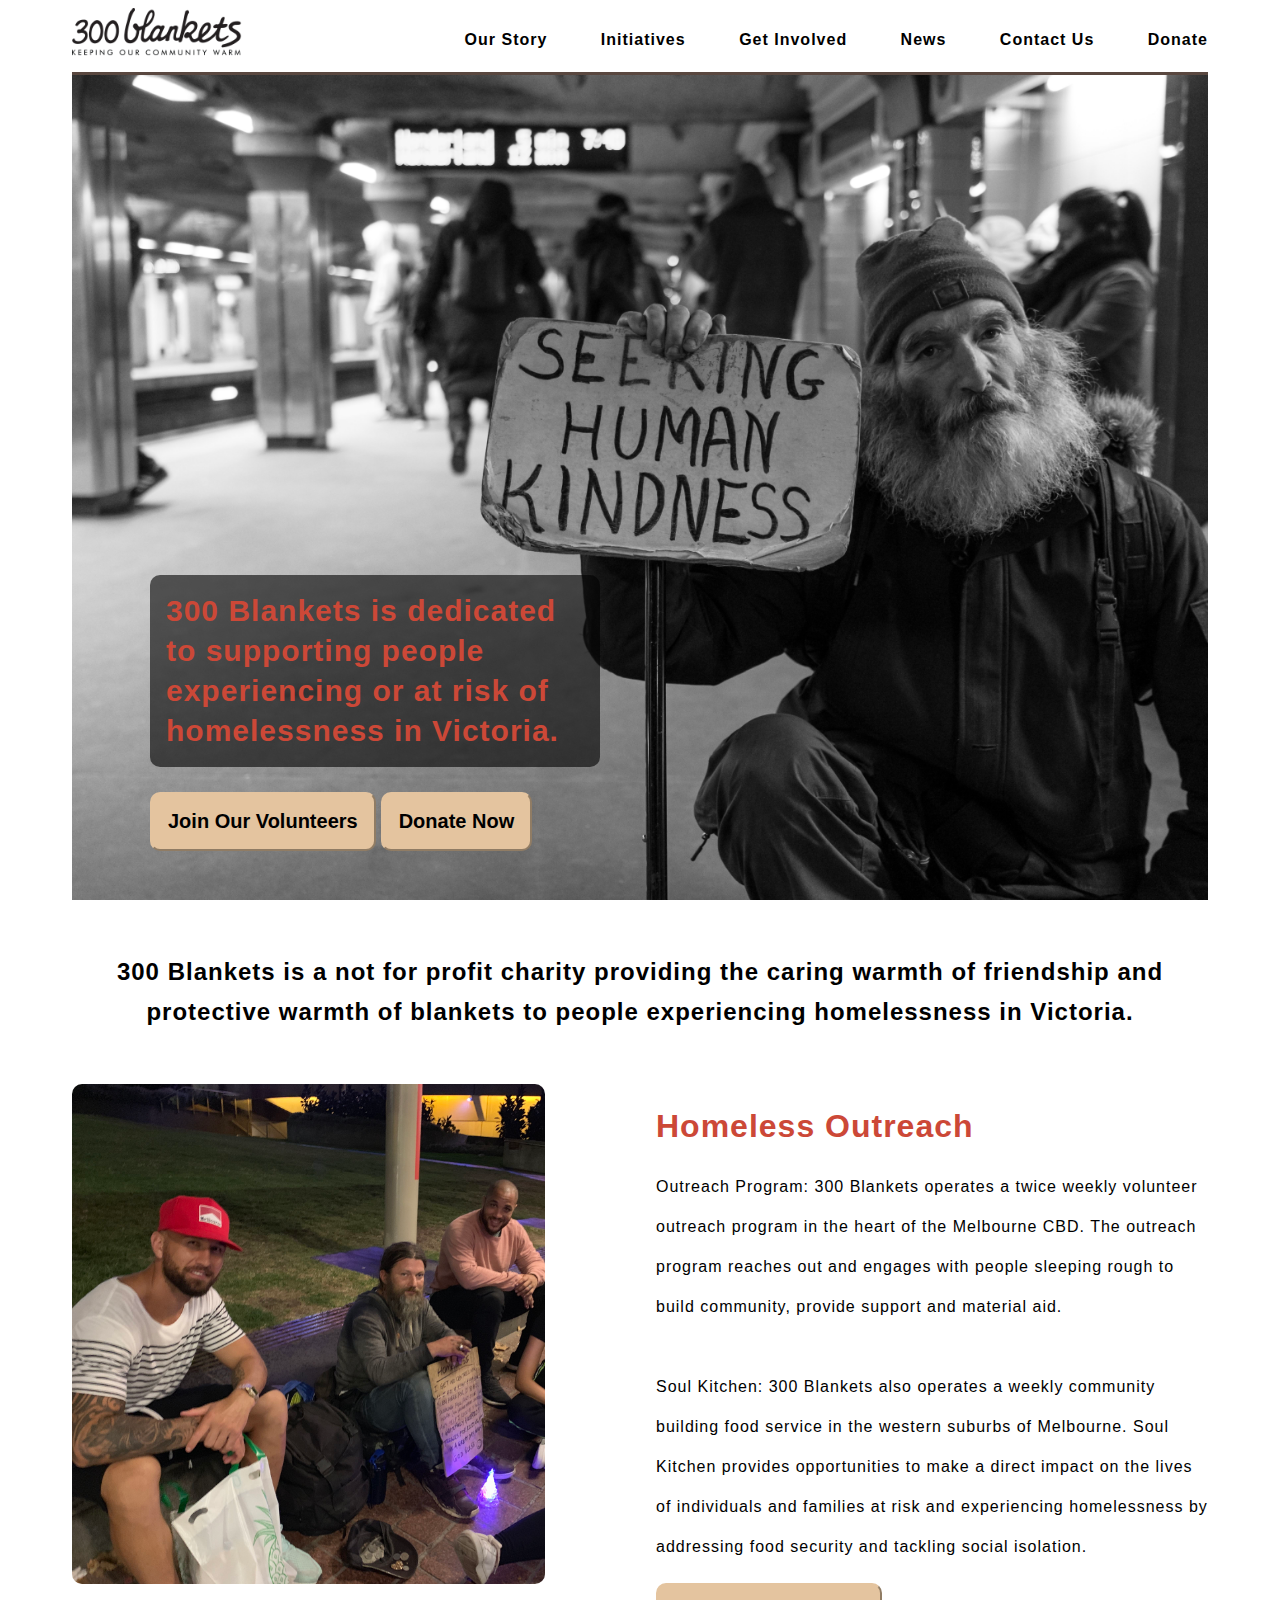
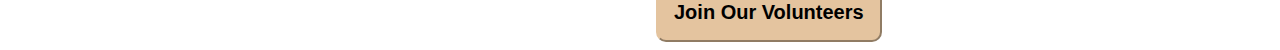
==== index.html @ 4918fb60 "Work 19.8" ====
<!DOCTYPE html>
<html lang="en">
<head>
    <meta charset="UTF-8">
    <meta http-equiv="X-UA-Compatible" content="IE=edge">
    <meta name="viewport" content="width=device-width, initial-scale=1.0">
    <link rel="stylesheet" href="./css/style.css">
    <title>300 Blankets</title>
</head>
<body>
    <header>
        <div class="nav-bar">
            <!-- <div class="logo"></div> -->
            <img class= "logo" src="./images/300-Blankets-logo.png" alt="300 Blankets Logo">
            <div class="nav-links">
                <a class="our-story" href="#">Our Story</a>
                <a class="initiatives" href="#">Initiatives</a>
                <a class="get-involved" href="#">Get Involved</a>
                <a class="news" href="#">News</a>
                <a class="contact-us" href="#">Contact Us</a>
                <a class="donate" href="#">Donate</a>
            </div>
        </div>
    </header>
    <section>
        <div class="hero-image"></div>
        <div class="hero-content">
            <div class="text-bg">
                <h2 class="hero-text">300 Blankets is 
                    dedicated to supporting
                    people experiencing or at 
                    risk of homelessness in Victoria.</h2>
            </div>
            <button class="main-button">Join Our Volunteers</button>
            <button class="main-button">Donate Now</button>
        </div>
    </section>
    <div class="tag-line">
        <h2>300 Blankets is a not for profit charity providing the caring warmth 
        of friendship and protective warmth of blankets to people experiencing 
        homelessness in Victoria.</h2>
    </div>
    <section id="grid">
        <div class="grid-image-1"></div>
        <div class="info">
            <h1 class="header">Homeless Outreach</h1>
            <p>Outreach Program: 300 Blankets operates a twice weekly 
                volunteer outreach program in the heart of the Melbourne 
                CBD. The outreach program reaches out and engages with 
                people sleeping rough to build community, provide support 
                and material aid.<br><br>

                Soul Kitchen: 300 Blankets also operates a weekly community 
                building food service in the western suburbs of Melbourne. 
                Soul Kitchen provides opportunities to make a direct impact 
                on the lives of individuals and families at risk and 
                experiencing homelessness by addressing food security and 
                tackling social isolation.</p>
                <button class="main-button">Join Our Volunteers</button>
        </div>
    </section>
</body>
</html>
---- css/style.css ----
* {
    box-sizing: border-box;
}

:root {
    line-height: 2.5rem;
    letter-spacing: 1px;
}

html {
    margin-left: 4rem;
    margin-right: 4rem;
}

h1 {
    font-family: Inter, Arial, sans-serif;
    color: #CC4837;
}

p {
    font-family: Sintony, Helvetica, sans-serif;
}

/* Nav START */

.nav-bar {
    display: flex;
    justify-content: space-between;
    align-items: center;
    border-bottom: solid #59473F 3px;
}

header > div > .logo {
    width: 15%;
    height: auto;
    padding-bottom: 1rem;
}

.nav-links {
    font-family: Inter, Arial, sans-serif;
    font-weight: bold;
}

.our-story {
    padding-right: 3rem;
    text-decoration: none;
    color: black;
    background-color: white;
}

.our-story:hover {
    color: #CC4837;
}

.initiatives {
    padding-right: 3rem;
    text-decoration: none;
    color: black;
}

.initiatives:hover {
    color: #CC4837;
}

.get-involved {
    padding-right: 3rem;
    text-decoration: none;
    color: black;
}

.get-involved:hover {
    color: #CC4837;
}

.news {
    padding-right: 3rem;
    text-decoration: none;
    color: black;
}

.news:hover {
    color: #CC4837;
}

.contact-us {
    padding-right: 3rem;
    text-decoration: none;
    color: black;
}

.contact-us:hover {
    color: #CC4837;
}

.donate {
    text-decoration: none;
    color: black;
}

.donate:hover {
    color: #CC4837;
}

/* Hero START */

.hero-image {
    background-image: url("../images/unsplash-3.jpg");
    background-size: cover;
    min-height: 825px;
    position: relative;
    top: 0;
    left: 0;
}

.hero-content {
    position: absolute;
    top: 550px;
    left: 150px;
}

.text-bg {
    background: rgba(0, 0, 0, .6);
    max-width: 450px;
    border-radius: 10px;
    transform: translateY(2);
}

.hero-text {
    color: #CC4837;
    font-family: Inter, Arial, sans-serif;
    font-size: 30px;
    padding: 1rem;
}

.main-button {
    font-family: Inter, Arial, sans-serif;
    font-size: 20px;
    font-weight: bold;
    padding: 1rem;
    border-radius: 10px;
    border-color: #E4C49F;
    background-color: #E4C49F;
    cursor: pointer;
}

.main-button:hover {
    background-color: #CC4837;
    color: white;
}

/* Grids START */

.tag-line {
    display: flex;
    justify-content: center;
    align-items: center;
    text-align: center;
    font-family: Inter, Arial, sans-serif;
    padding: 2rem;
}

#grid {
    display: grid;
    grid-template-columns: repeat(12, 1fr);
}

.grid-image-1 {
    grid-column: 1 / 6;
    background-image: url("../images/outreach.jpg");
    background-size: cover;
    max-height: 500px;
    border-radius: 10px;
}

.info {
    grid-column: 7 / 13;
    padding-left: 1rem;
}
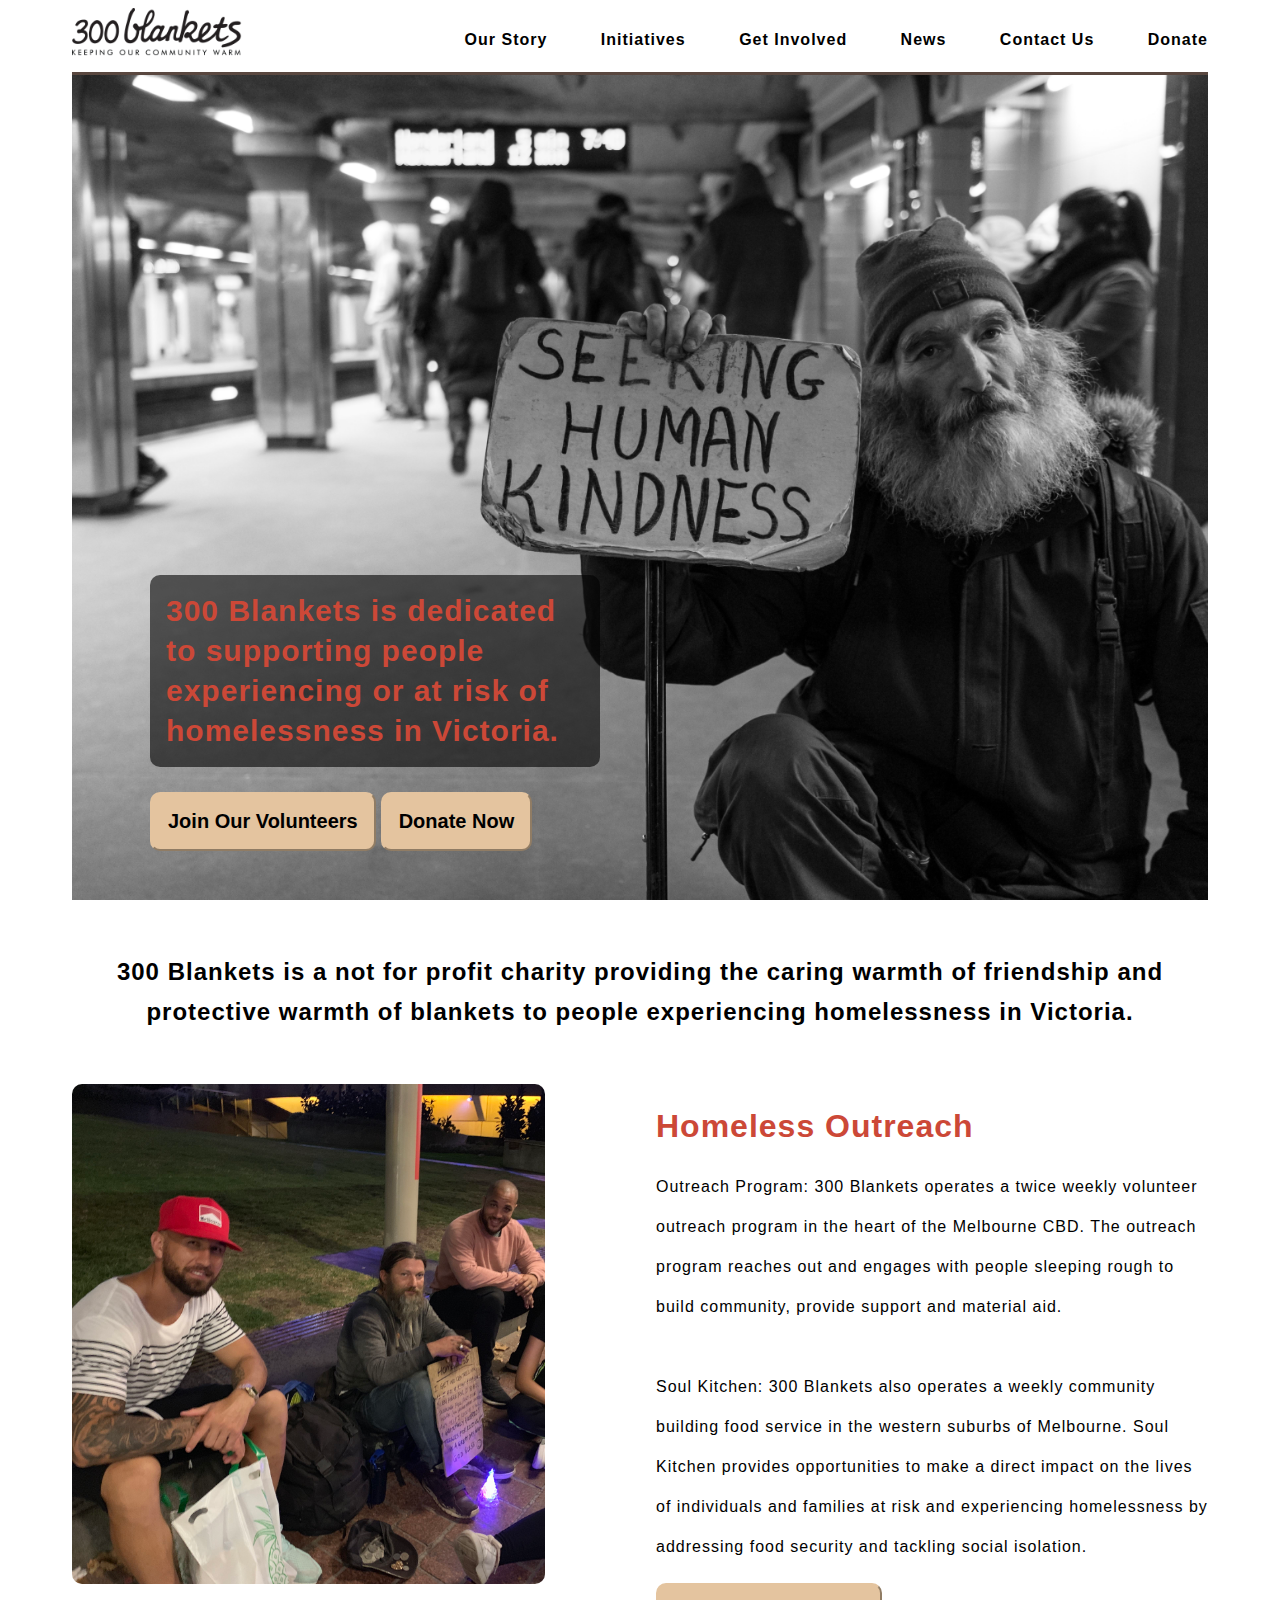
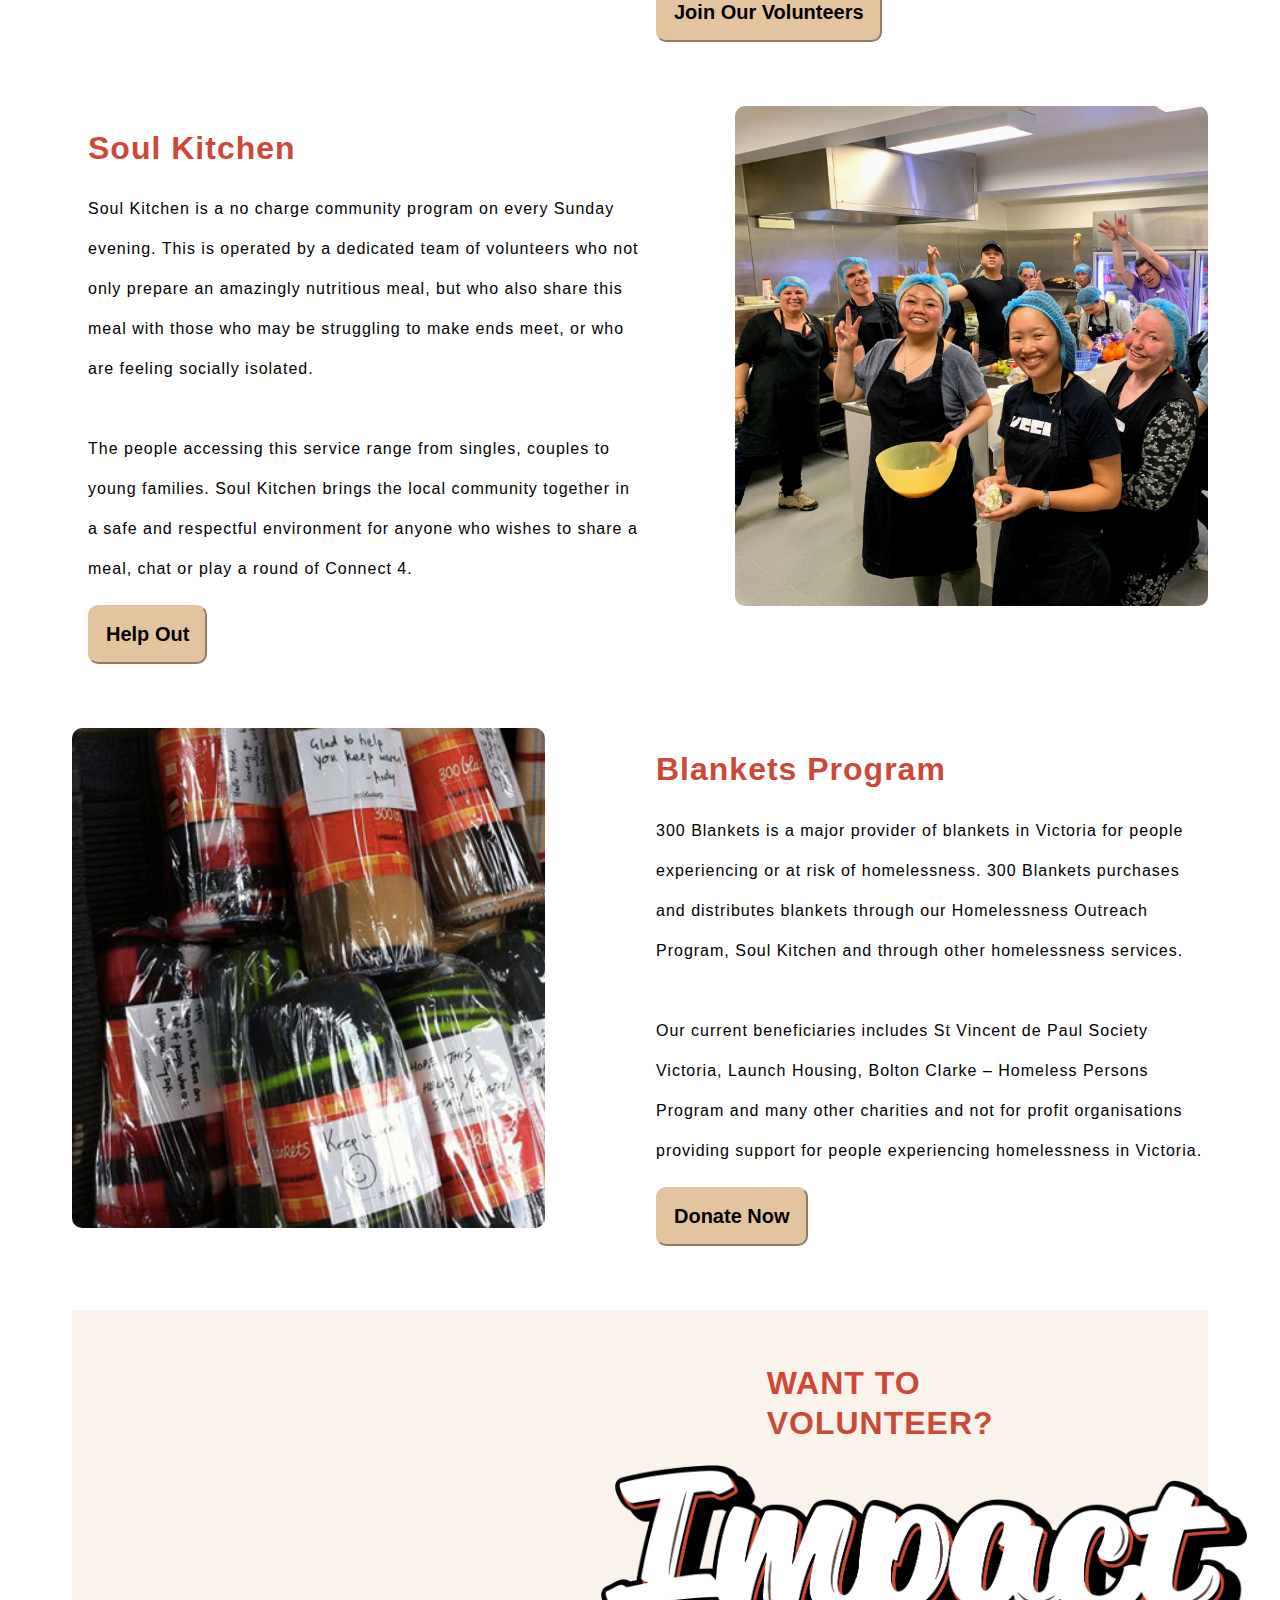
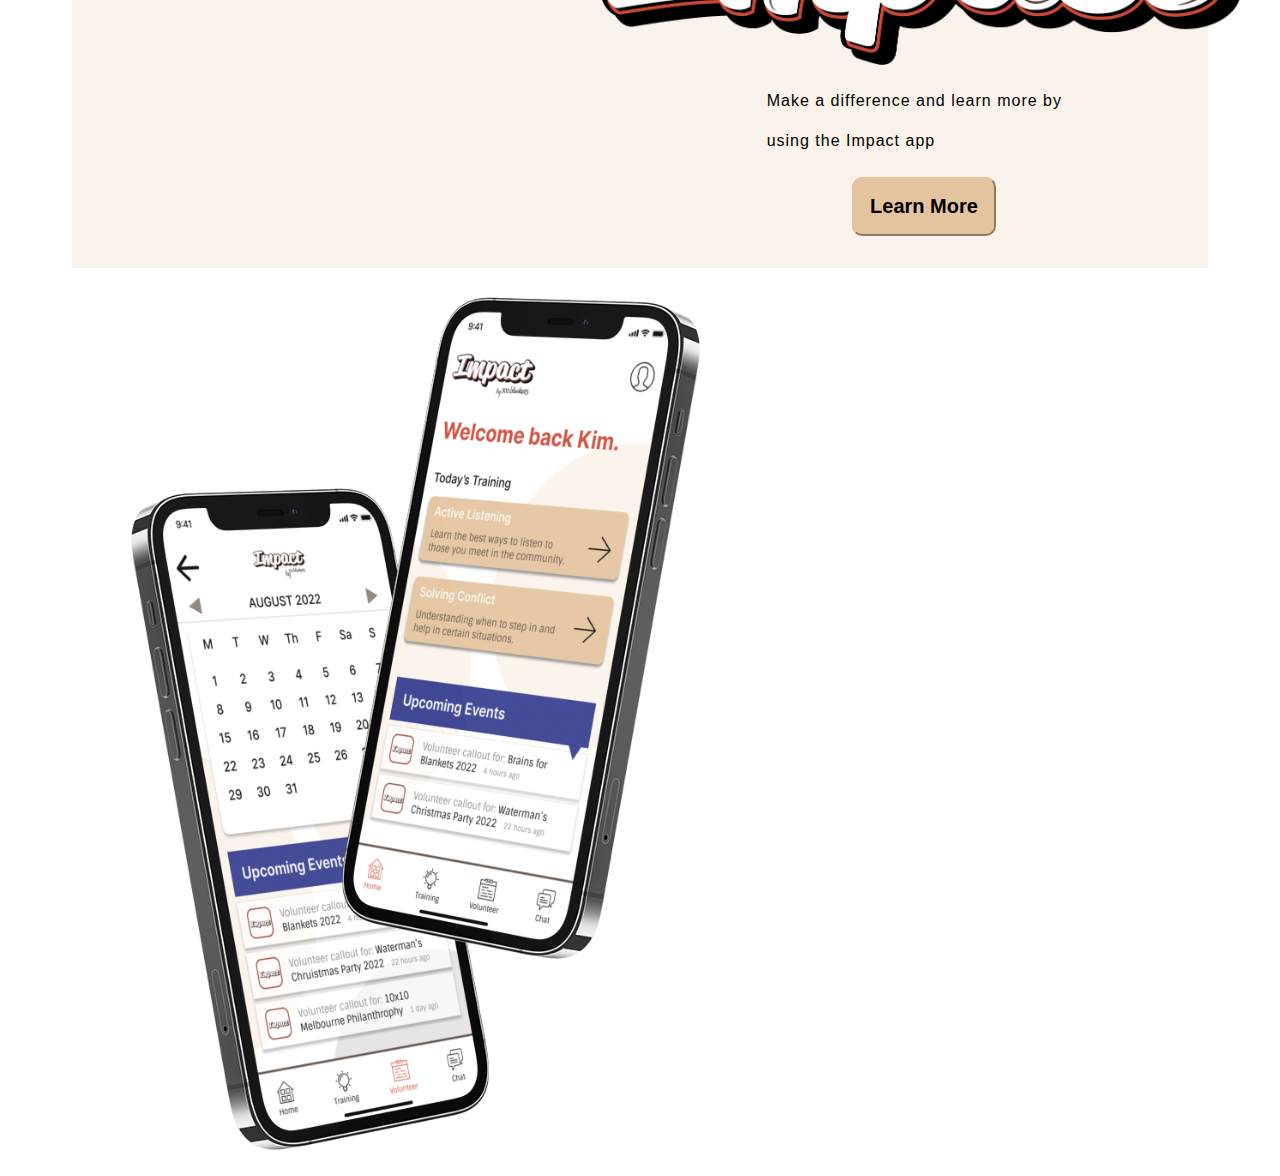
==== commit a2949be9: "Commits 19.8" ====
--- a/index.html
+++ b/index.html
@@ -22,6 +22,7 @@
             </div>
         </div>
     </header>
+
     <section>
         <div class="hero-image"></div>
         <div class="hero-content">
@@ -35,14 +36,16 @@
             <button class="main-button">Donate Now</button>
         </div>
     </section>
+
     <div class="tag-line">
         <h2>300 Blankets is a not for profit charity providing the caring warmth 
         of friendship and protective warmth of blankets to people experiencing 
         homelessness in Victoria.</h2>
     </div>
+
     <section id="grid">
         <div class="grid-image-1"></div>
-        <div class="info">
+        <div class="info-1">
             <h1 class="header">Homeless Outreach</h1>
             <p>Outreach Program: 300 Blankets operates a twice weekly 
                 volunteer outreach program in the heart of the Melbourne 
@@ -59,5 +62,57 @@
                 <button class="main-button">Join Our Volunteers</button>
         </div>
     </section>
+
+    <section id="grid">
+        <div class="info-2">
+            <h1 class="header">Soul Kitchen</h1>
+            <p>Soul Kitchen is a no charge community program on every Sunday 
+                evening. This is operated by a dedicated team of volunteers who 
+                not only prepare an amazingly nutritious meal, but who also 
+                share this meal with those who may be struggling to make ends 
+                meet, or who are feeling socially isolated.<Br><br>
+
+                The people accessing this service range from singles, 
+                couples to young families. Soul Kitchen brings the local 
+                community together in a safe and respectful environment for 
+                anyone who wishes to share a meal, chat or play a round of
+                 Connect 4.</p>
+                <button class="main-button">Help Out</button>
+        </div>
+        <div class="grid-image-2"></div>
+    </section>
+
+    <section id="grid">
+        <div class="grid-image-3"></div>
+        <div class="info-3">
+            <h1 class="header">Blankets Program</h1>
+            <p>300 Blankets is a major provider of blankets in Victoria for 
+                people experiencing or at risk of homelessness. 300 Blankets 
+                purchases and distributes blankets through our Homelessness 
+                Outreach Program, Soul Kitchen and through other homelessness 
+                services. <br><br>
+
+                Our current beneficiaries includes St Vincent de Paul Society 
+                Victoria, Launch Housing, Bolton Clarke – Homeless Persons 
+                Program and many other charities and not for profit organisations
+                 providing support for people experiencing homelessness in 
+                 Victoria.</p>
+                <button class="main-button">Donate Now</button>
+        </div>
+    </section>
+
+    <section id="banner">
+        <div class="banner-info">
+            <h1>WANT TO VOLUNTEER?</h1>
+            <img class="impact-logo" src="./images/impact-logo.png" alt="Impact Logo">
+            <p>Make a difference and learn more by using the Impact app</p>
+            <button class="main-button">Learn More</button>
+        </div>
+    </section>
+    <div class="banner-image"></div>
+    
+    <footer>
+        
+    </footer>
 </body>
 </html>--- a/css/style.css
+++ b/css/style.css
@@ -148,6 +148,8 @@
     color: white;
 }
 
+/*Hero END */
+
 /* Grids START */
 
 .tag-line {
@@ -162,6 +164,7 @@
 #grid {
     display: grid;
     grid-template-columns: repeat(12, 1fr);
+    padding-bottom: 4rem;
 }
 
 .grid-image-1 {
@@ -172,7 +175,72 @@
     border-radius: 10px;
 }
 
-.info {
+.info-1 {
     grid-column: 7 / 13;
     padding-left: 1rem;
-}+}
+
+.grid-image-2 {
+    grid-column: 8 / 13;
+    background-image: url("../images/soul-kitchen.jpg");
+    background-size: cover;
+    max-height: 500px;
+    border-radius: 10px;
+}
+
+.info-2 {
+    grid-column: 1 / 7;
+    padding-left: 1rem;
+}
+
+.grid-image-3 {
+    grid-column: 1 / 6;
+    background-image: url("../images/blankets.jpg");
+    background-size: cover;
+    max-height: 500px;
+    border-radius: 10px;
+}
+
+.info-3 {
+    grid-column: 7 / 13;
+    padding-left: 1rem;
+}
+
+/* Grids END */
+
+/* Banner START */
+
+#banner {
+    background-color: rgba(228, 196, 159, 20%);
+    display: grid;
+    grid-template-columns: repeat(12, 1fr);
+    position: relative;
+    top: 0px;
+    left: 0px;
+}
+
+.banner-image {
+    background-image: url("../images/banner-mock.png");
+    background-size: contain;
+    background-repeat: no-repeat;
+    min-height: 900px;
+    width: auto;
+    /* position: absolute;
+    top: -100px;
+    left: 80px;
+    z-index: auto; */
+}
+
+.banner-info {
+    grid-column: 8 / 12;
+    display: flex;
+    flex-direction: column;
+    justify-content: center;
+    align-items: center;
+    padding: 2rem;
+}
+
+.impact-logo {
+    width: auto;
+    height: 200px;
+}
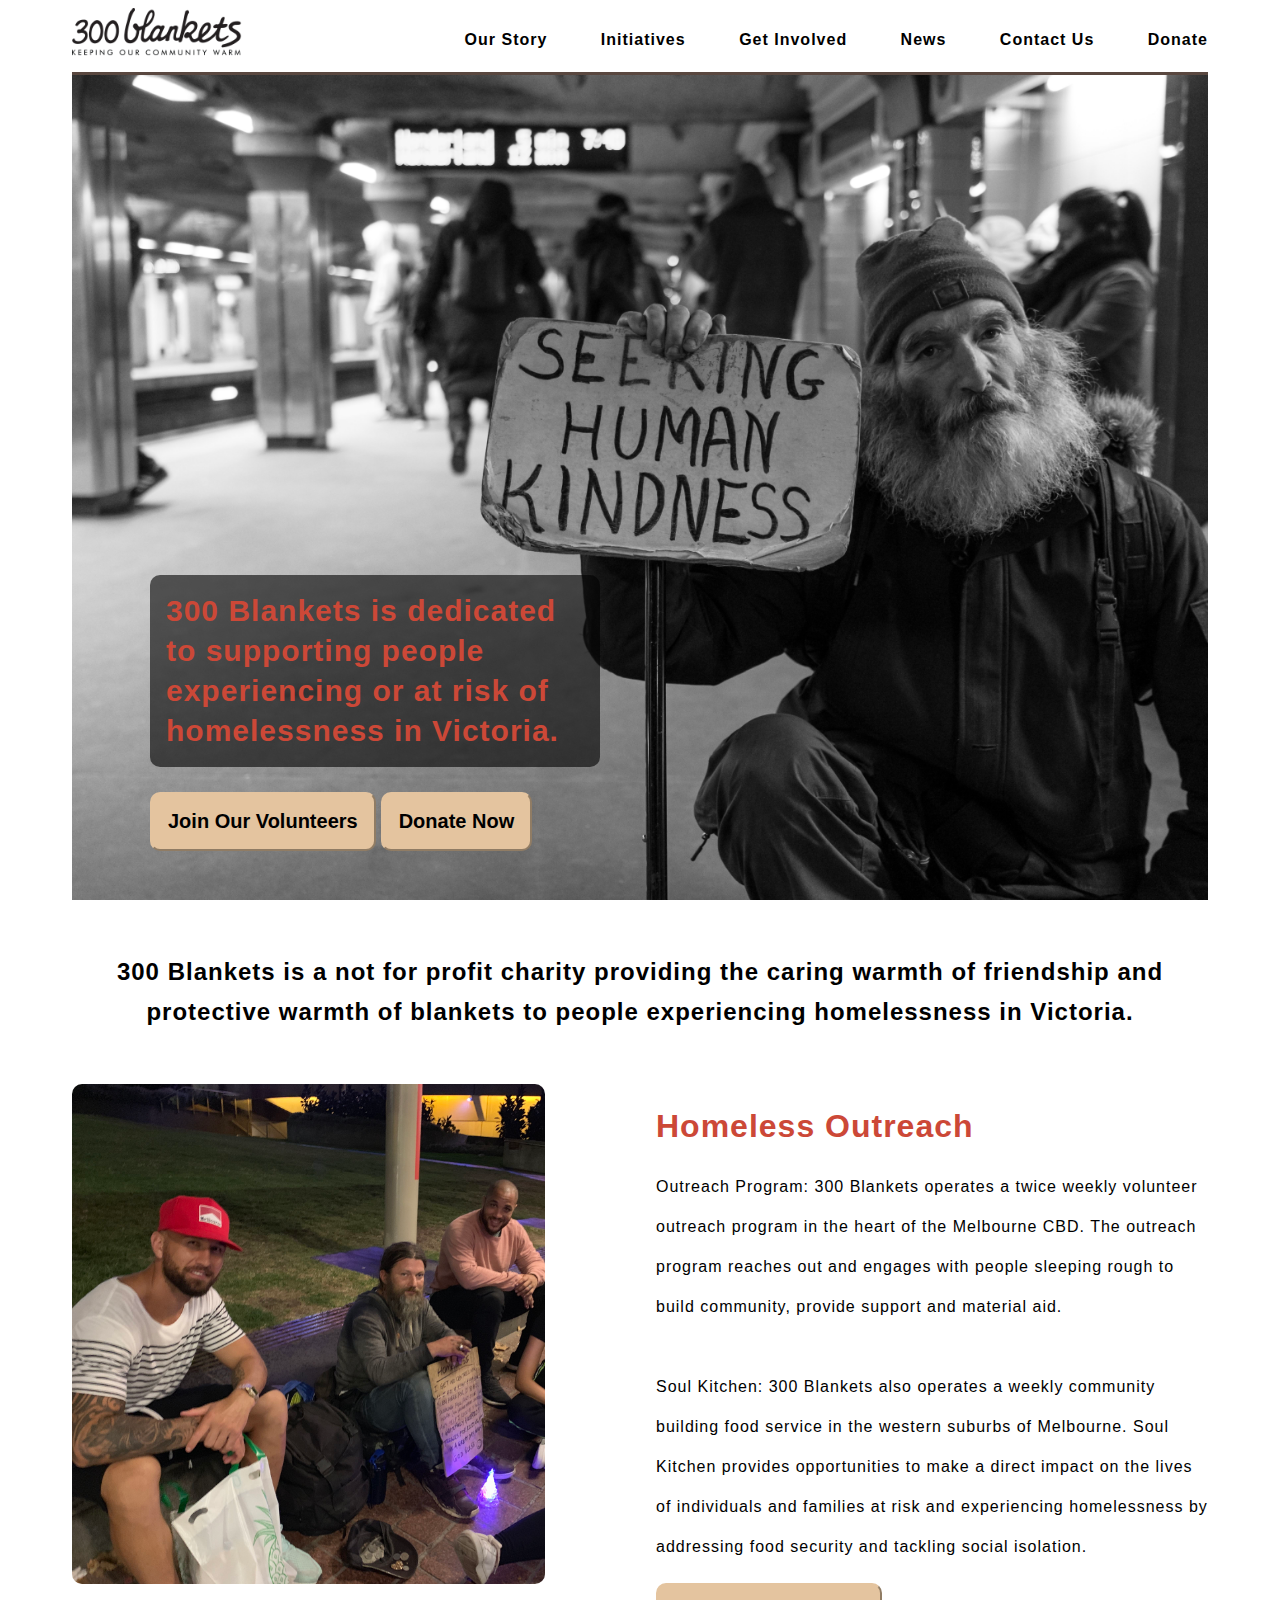
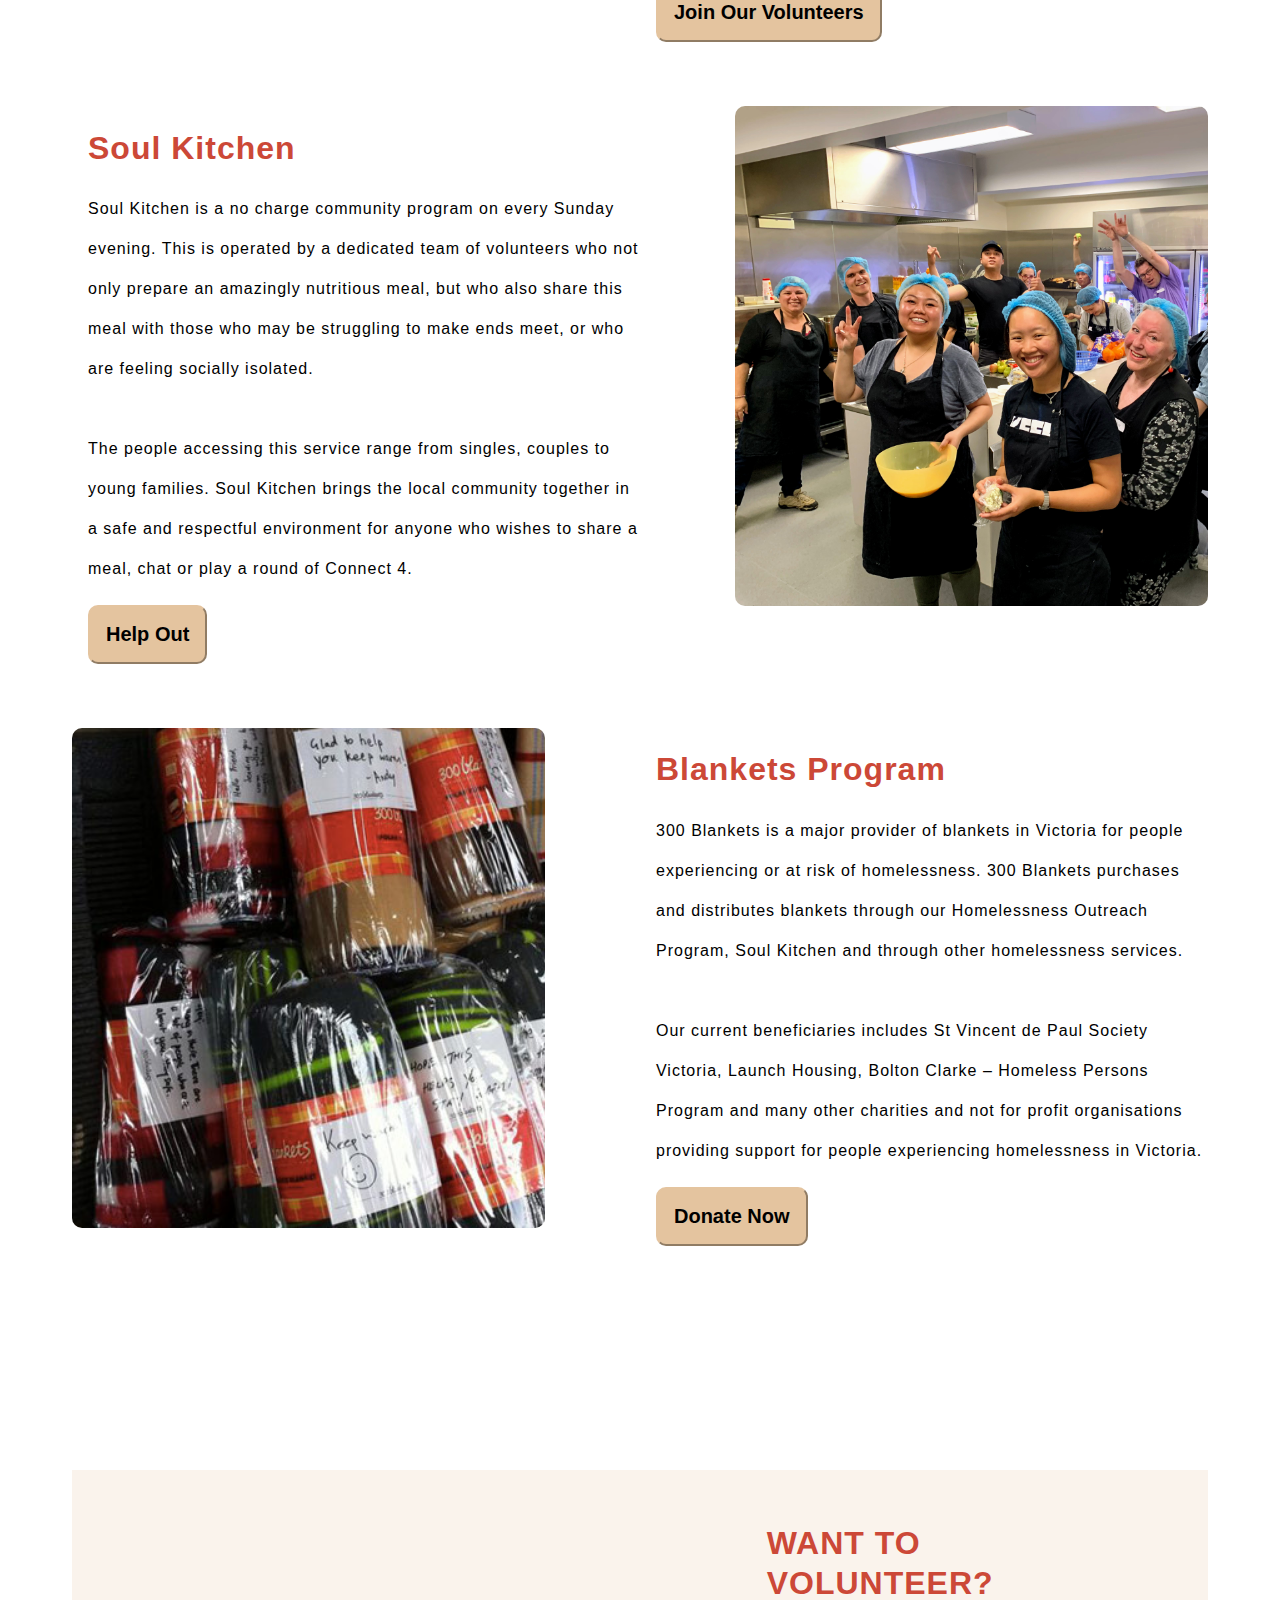
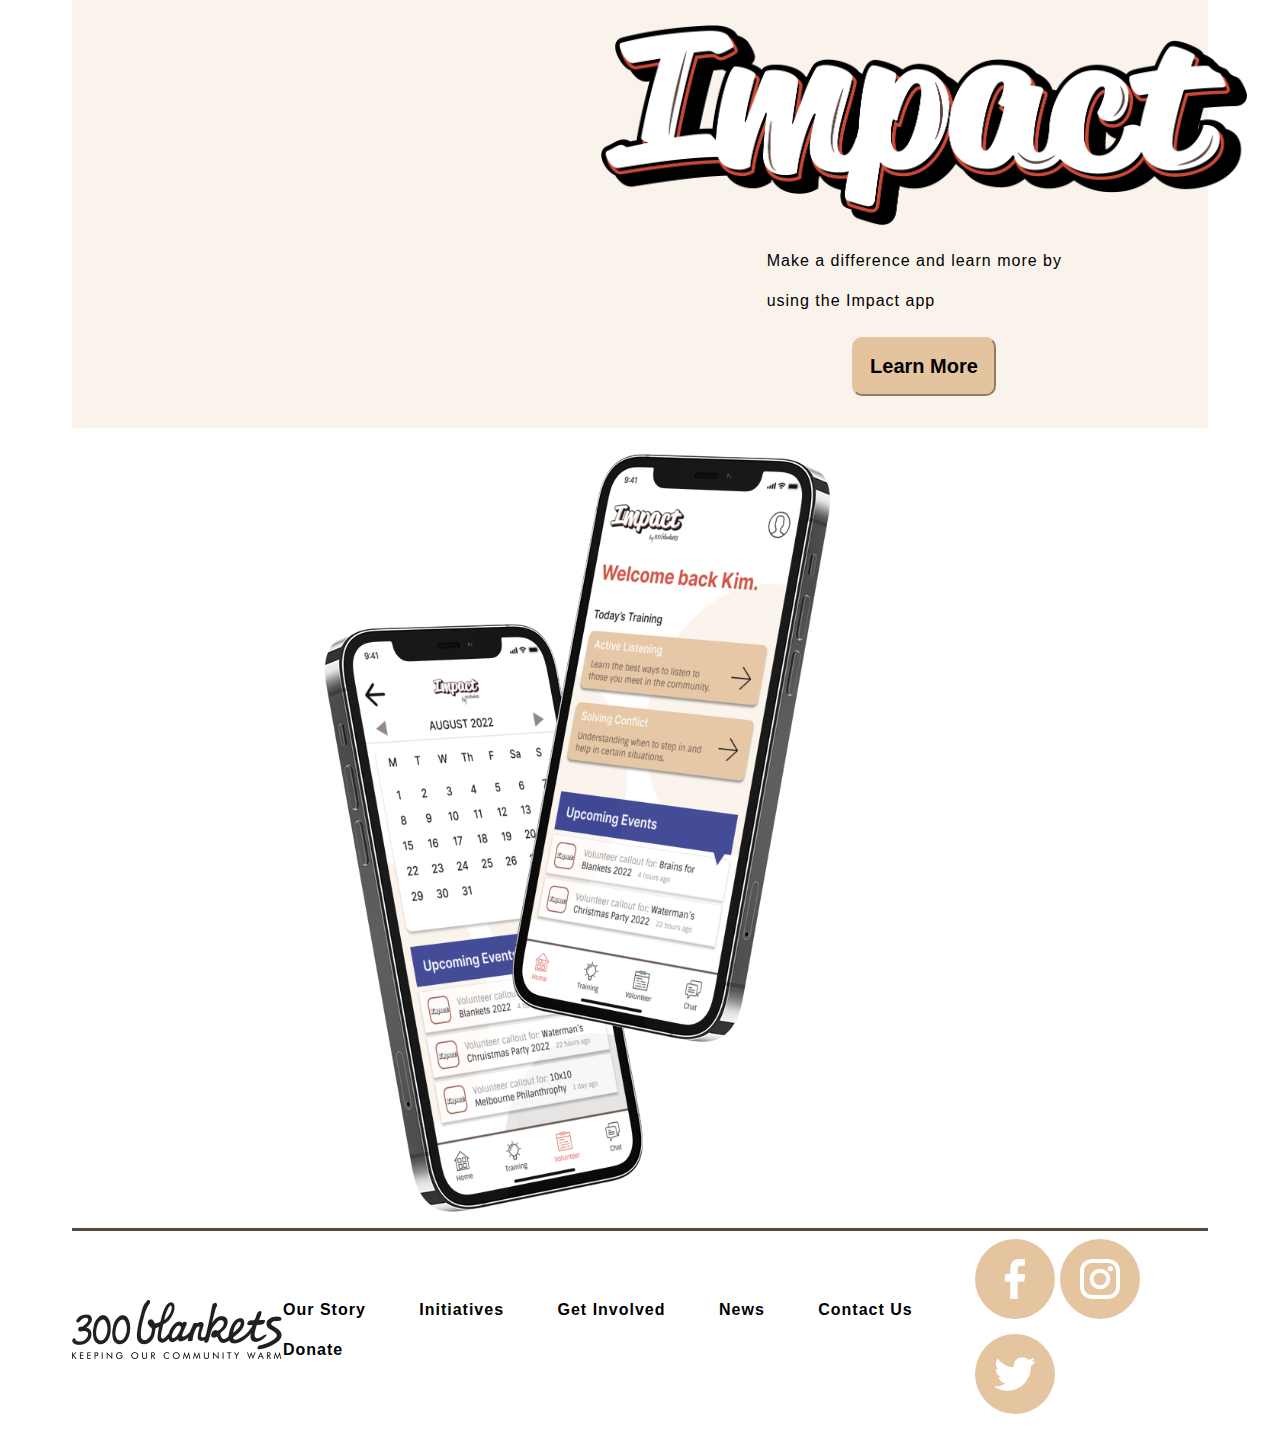
==== commit 7b9575ea: "3rd Commits 19.8" ====
--- a/index.html
+++ b/index.html
@@ -111,8 +111,21 @@
     </section>
     <div class="banner-image"></div>
     
-    <footer>
-        
+    <footer id="footer">
+        <img src="./images/300-Blankets-logo.png" alt="300 Blankets Logo">
+        <div class="footer-links">
+            <a class="our-story-footer" href="#">Our Story</a>
+            <a class="initiatives-footer" href="#">Initiatives</a>
+            <a class="get-involved-footer" href="#">Get Involved</a>
+            <a class="news-footer" href="#">News</a>
+            <a class="contact-us-footer" href="#">Contact Us</a>
+            <a class="donate-footer" href="#">Donate</a>
+        </div>
+        <div class="social-links">
+            <img class="facebook" src="./images/001-facebook.svg" alt="Facebook">
+            <img class="instagram" src="./images/005-instagram.svg" alt="Instagram">
+            <img class="twitter" src="./images/002-twitter.svg" alt="Twitter">
+        </div>
     </footer>
 </body>
 </html>--- a/css/style.css
+++ b/css/style.css
@@ -217,18 +217,20 @@
     position: relative;
     top: 0px;
     left: 0px;
+    z-index: 1;
+    margin-top: 10rem;
 }
 
 .banner-image {
     background-image: url("../images/banner-mock.png");
     background-size: contain;
     background-repeat: no-repeat;
-    min-height: 900px;
+    min-height: 800px;
     width: auto;
-    /* position: absolute;
-    top: -100px;
-    left: 80px;
-    z-index: auto; */
+    position: relative;
+    top: 0px;
+    left: 200px;
+    z-index: 2;
 }
 
 .banner-info {
@@ -244,3 +246,108 @@
     width: auto;
     height: 200px;
 }
+
+
+
+/* Footer START */
+
+#footer {
+    display: flex;
+    justify-content: space-between;
+    align-items: center;
+    border-top: solid #59473F 3px;
+}
+
+.social-links {
+    padding-top: 0.5rem;
+}
+
+.facebook {
+    filter: invert(83%) sepia(35%) saturate(335%) hue-rotate(341deg) brightness(95%) contrast(88%);
+}
+
+.facebook:hover {
+    filter: invert(36%) sepia(68%) saturate(1010%) hue-rotate(331deg) brightness(92%) contrast(89%);
+}
+
+.instagram {
+    filter: invert(83%) sepia(35%) saturate(335%) hue-rotate(341deg) brightness(95%) contrast(88%);
+}
+
+.instagram:hover {
+    filter: invert(36%) sepia(68%) saturate(1010%) hue-rotate(331deg) brightness(92%) contrast(89%);
+}
+
+.twitter {
+    filter: invert(83%) sepia(35%) saturate(335%) hue-rotate(341deg) brightness(95%) contrast(88%);
+}
+
+.twitter:hover {
+    filter: invert(36%) sepia(68%) saturate(1010%) hue-rotate(331deg) brightness(92%) contrast(89%);
+}
+
+.footer-links {
+    font-family: Inter, Arial, sans-serif;
+    font-weight: bold;
+}
+
+.our-story-footer {
+    padding-right: 3rem;
+    text-decoration: none;
+    color: black;
+}
+
+.our-story-footer:hover {
+    color: #CC4837;
+}
+
+.initiatives-footer {
+    padding-right: 3rem;
+    text-decoration: none;
+    color: black;
+}
+
+.initiatives-footer:hover {
+    color: #CC4837;
+}
+
+.get-involved-footer {
+    padding-right: 3rem;
+    text-decoration: none;
+    color: black;
+}
+
+.get-involved-footer:hover {
+    color: #CC4837;
+}
+
+.news-footer {
+    padding-right: 3rem;
+    text-decoration: none;
+    color: black;
+}
+
+.news-footer:hover {
+    color: #CC4837;
+}
+
+.contact-us-footer {
+    padding-right: 3rem;
+    text-decoration: none;
+    color: black;
+}
+
+.contact-us-footer:hover {
+    color: #CC4837;
+}
+
+.donate-footer {
+    text-decoration: none;
+    color: black;
+}
+
+.donate-footer:hover {
+    color: #CC4837;
+}
+
+/* Footer END */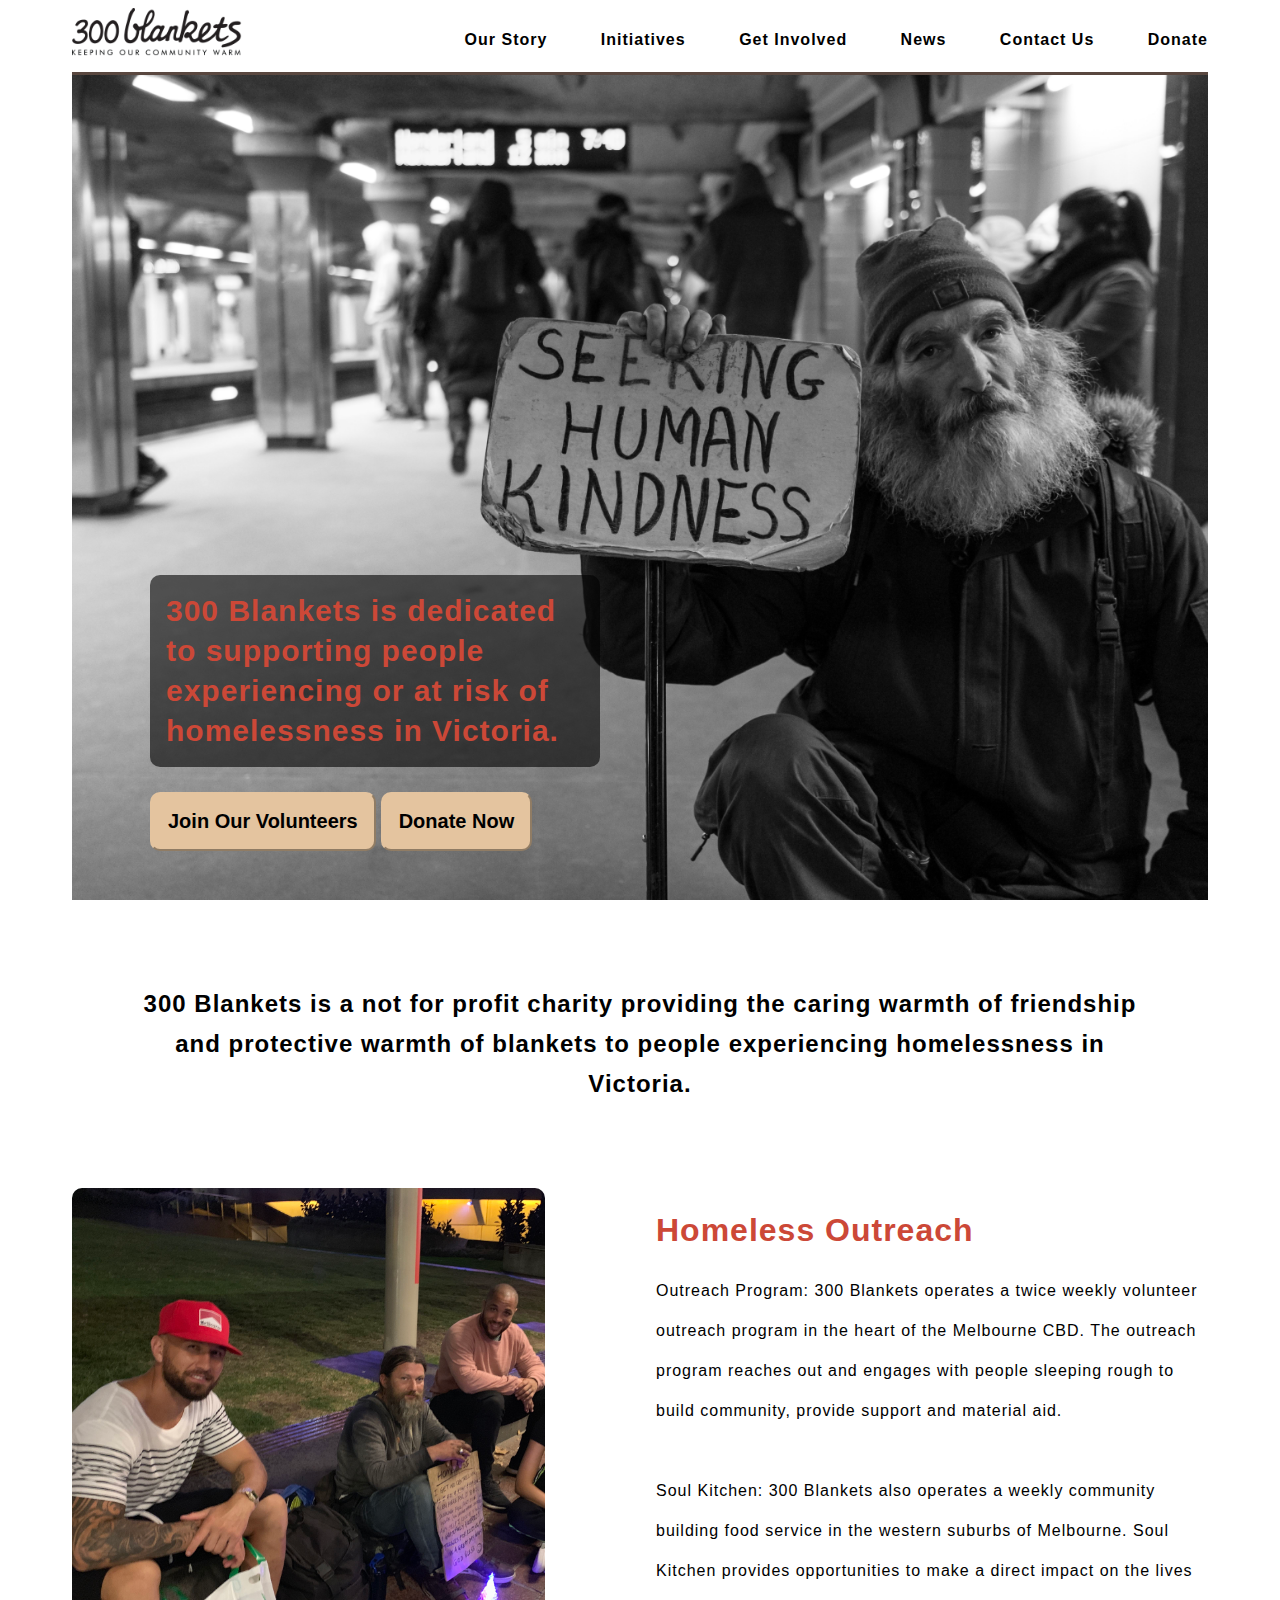
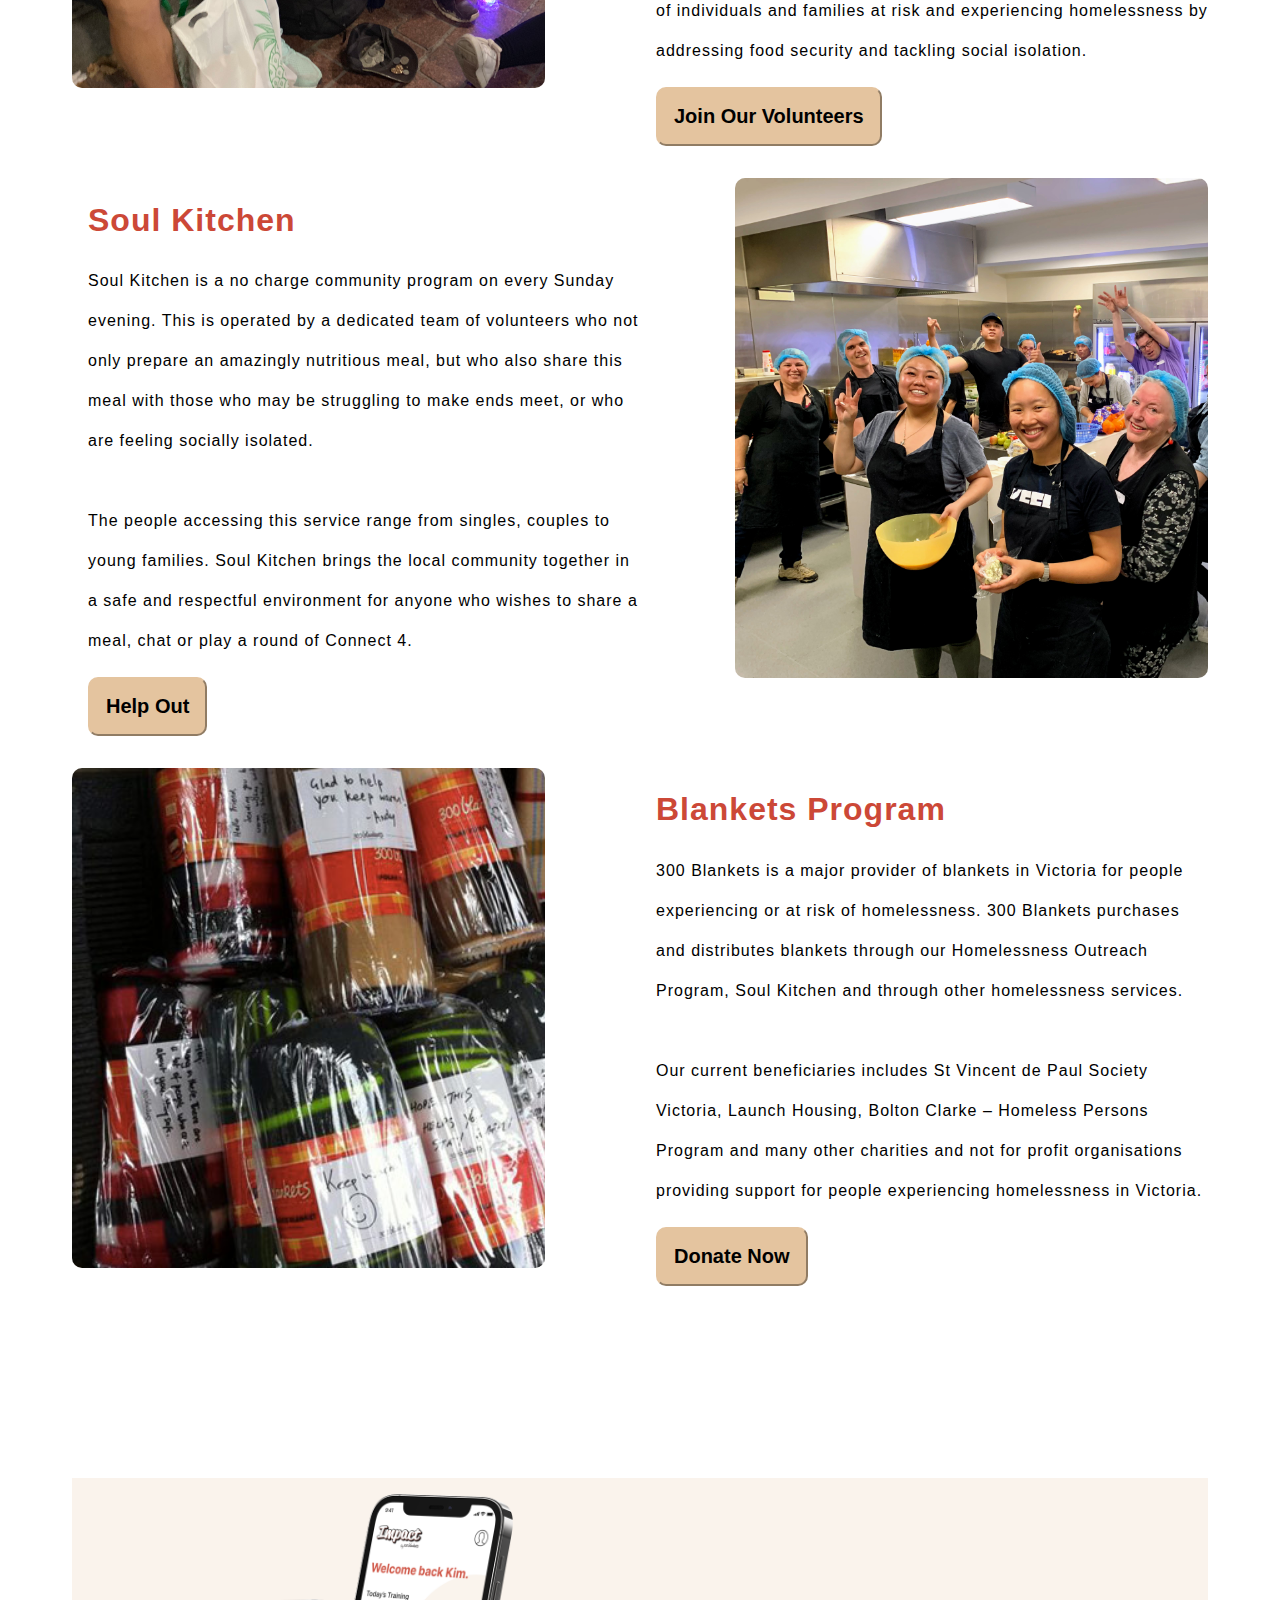
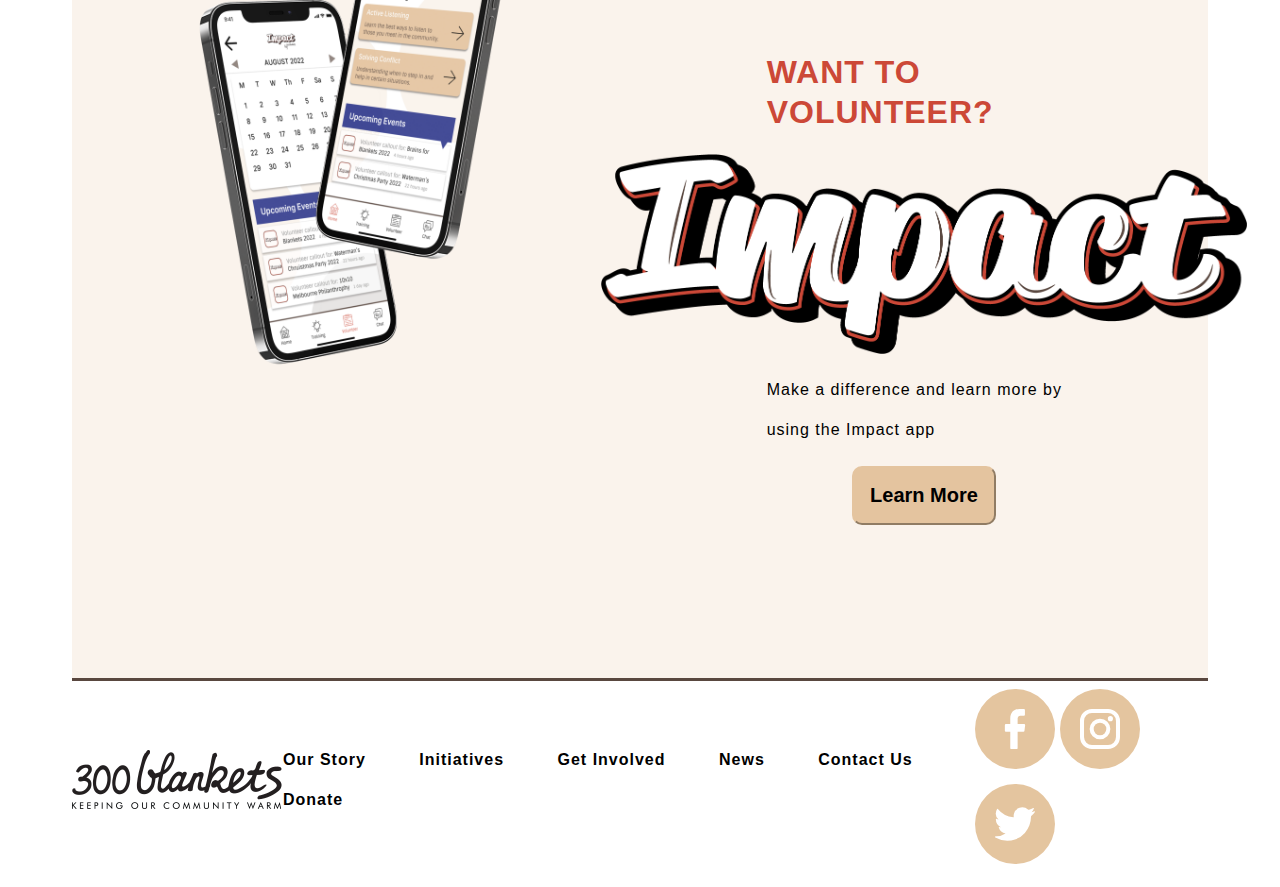
==== commit df6cdc28: "4th Commits 19.8" ====
--- a/index.html
+++ b/index.html
@@ -102,6 +102,7 @@
     </section>
 
     <section id="banner">
+        <div class="banner-image"></div>
         <div class="banner-info">
             <h1>WANT TO VOLUNTEER?</h1>
             <img class="impact-logo" src="./images/impact-logo.png" alt="Impact Logo">
@@ -109,7 +110,7 @@
             <button class="main-button">Learn More</button>
         </div>
     </section>
-    <div class="banner-image"></div>
+   
     
     <footer id="footer">
         <img src="./images/300-Blankets-logo.png" alt="300 Blankets Logo">
--- a/css/style.css
+++ b/css/style.css
@@ -158,13 +158,13 @@
     align-items: center;
     text-align: center;
     font-family: Inter, Arial, sans-serif;
-    padding: 2rem;
+    padding: 4rem;
 }
 
 #grid {
     display: grid;
     grid-template-columns: repeat(12, 1fr);
-    padding-bottom: 4rem;
+    padding-bottom: 2rem;
 }
 
 .grid-image-1 {
@@ -222,15 +222,17 @@
 }
 
 .banner-image {
+    grid-column: 2 / 6;
     background-image: url("../images/banner-mock.png");
     background-size: contain;
     background-repeat: no-repeat;
     min-height: 800px;
     width: auto;
-    position: relative;
-    top: 0px;
+    /* position: relative;
+    top: 100px;
     left: 200px;
-    z-index: 2;
+    bottom: 100px;
+    z-index: 2; */
 }
 
 .banner-info {
@@ -248,7 +250,6 @@
 }
 
 
-
 /* Footer START */
 
 #footer {
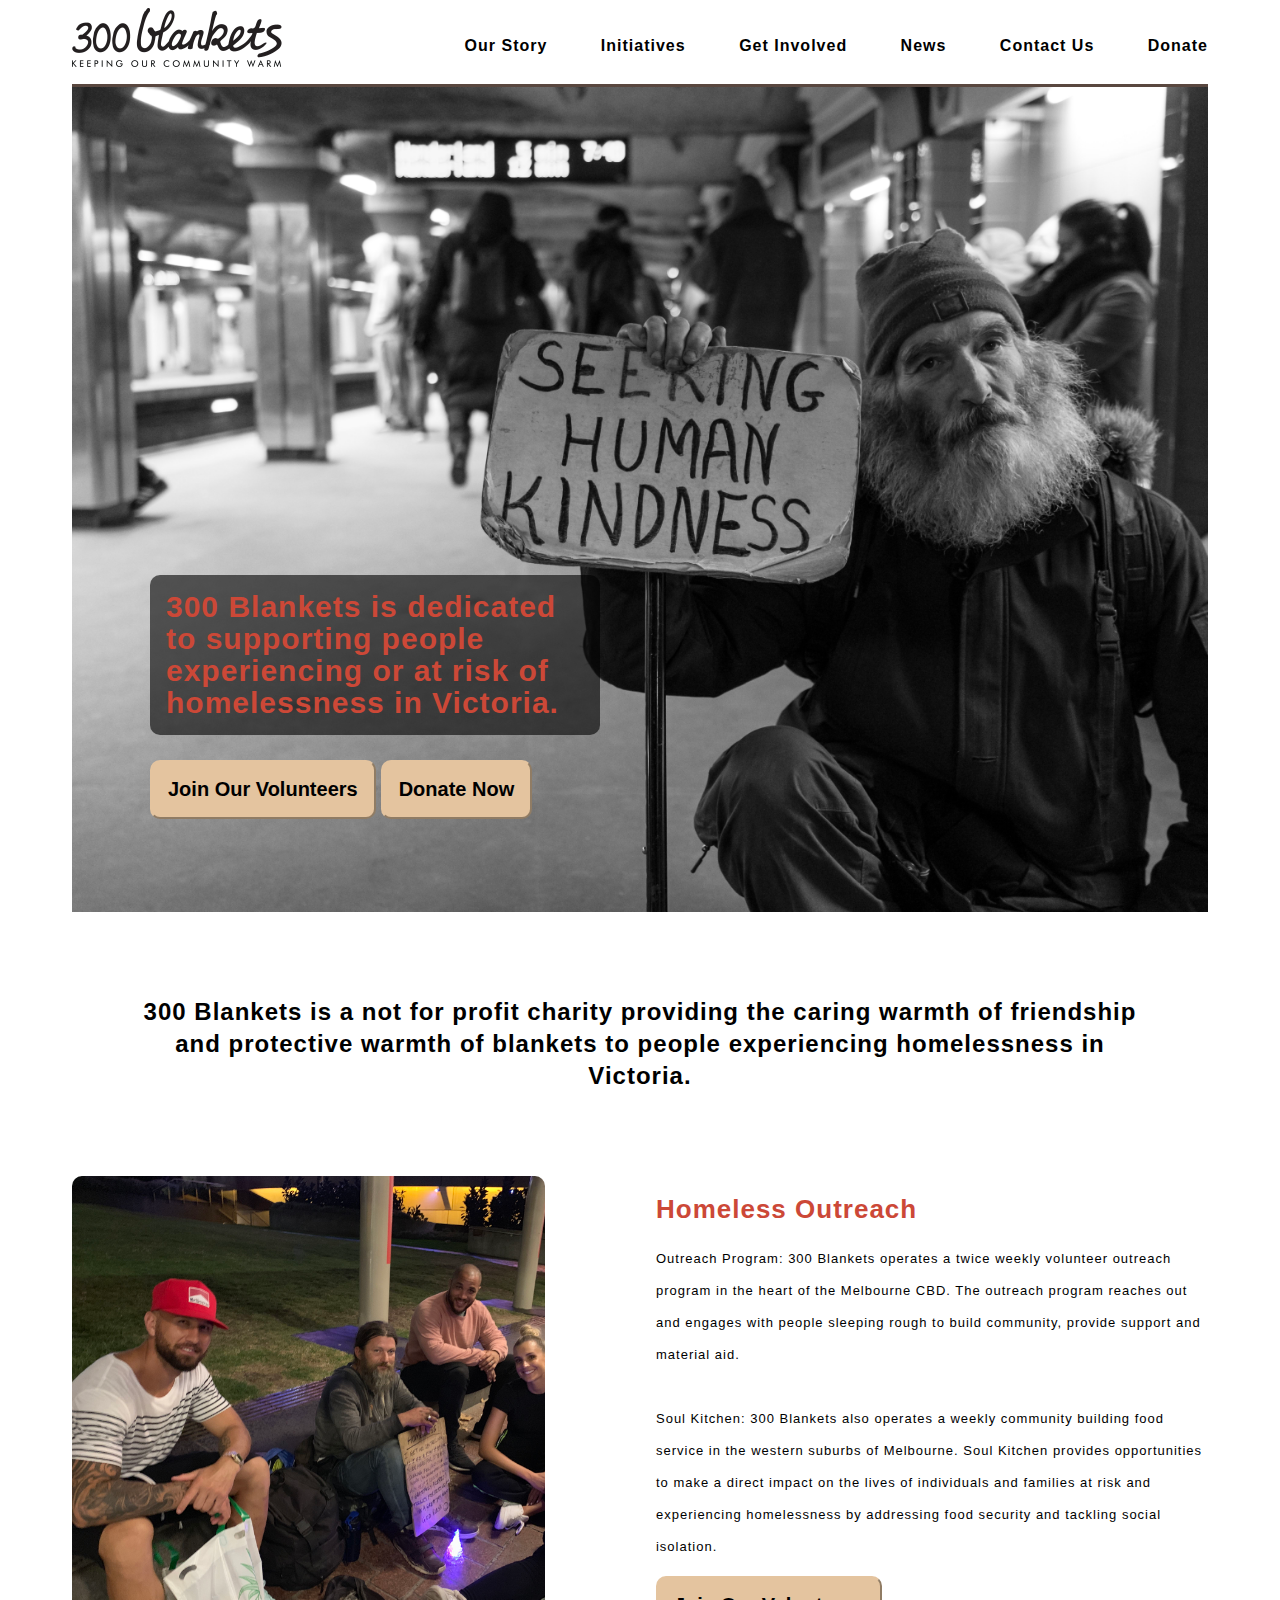
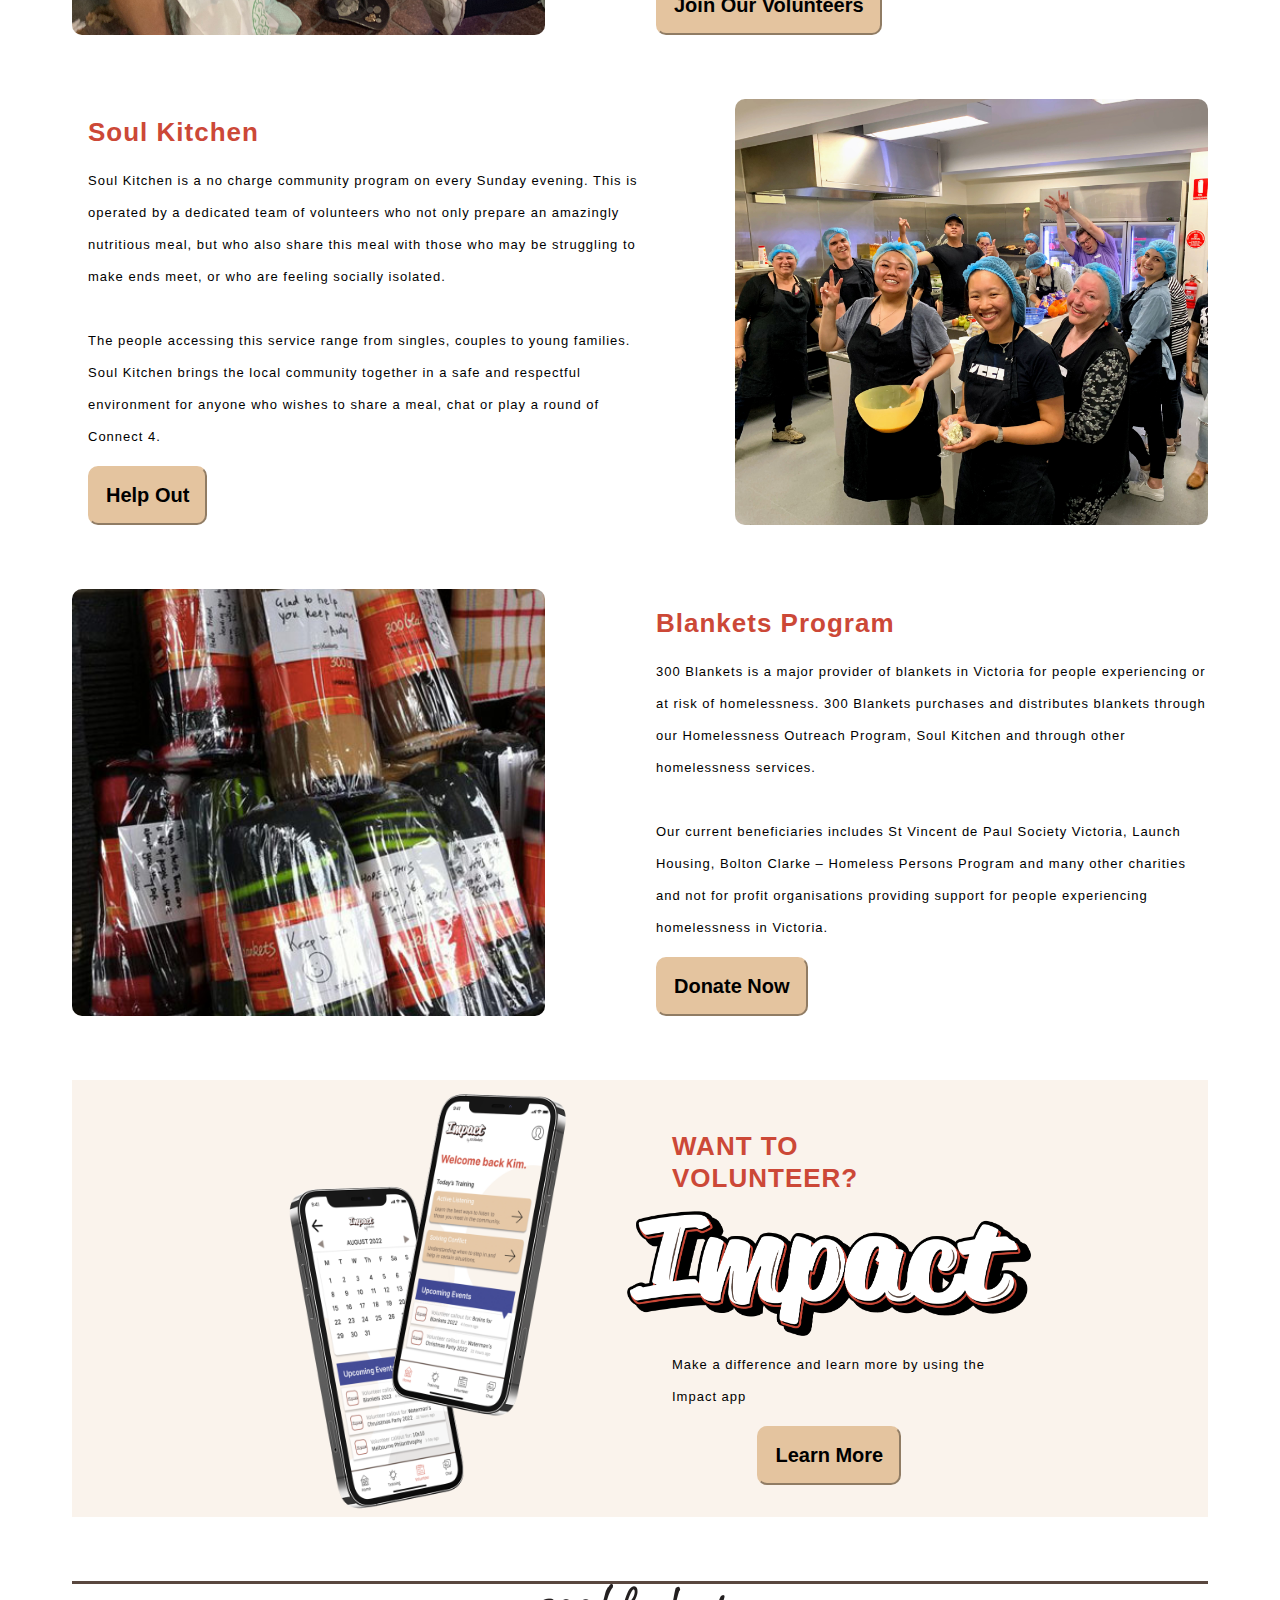
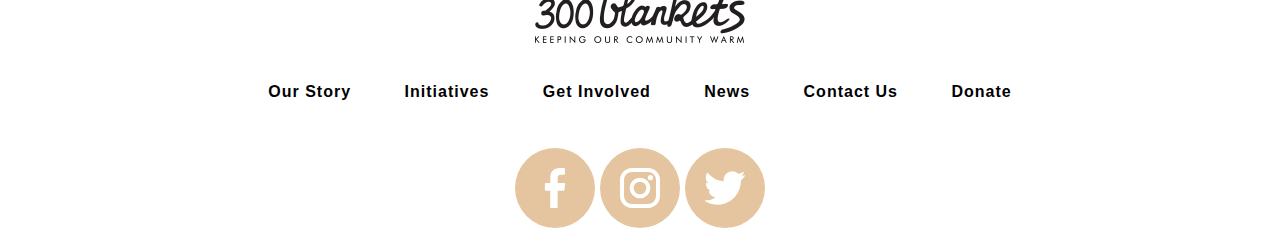
==== commit 1ccfbf23: "2nd Commits 20.8" ====
--- a/index.html
+++ b/index.html
@@ -20,6 +20,7 @@
                 <a class="contact-us" href="#">Contact Us</a>
                 <a class="donate" href="#">Donate</a>
             </div>
+            <img class="burger" src="./images/menu-1.svg" alt="Burger Menu">
         </div>
     </header>
 
@@ -107,7 +108,9 @@
             <h1>WANT TO VOLUNTEER?</h1>
             <img class="impact-logo" src="./images/impact-logo.png" alt="Impact Logo">
             <p>Make a difference and learn more by using the Impact app</p>
-            <button class="main-button">Learn More</button>
+            <a href="./impact.html">
+                <button class="main-button">Learn More</button>
+            </a>
         </div>
     </section>
    
--- a/css/style.css
+++ b/css/style.css
@@ -19,6 +19,19 @@
 
 p {
     font-family: Sintony, Helvetica, sans-serif;
+}
+
+@media only screen and (max-width: 1400px){
+    :root{
+        line-height: 2rem;
+    }
+}
+
+@media only screen and (max-width: 1200px){
+    html {
+        margin-left: 0rem;
+        margin-right: 0rem;
+    }
 }
 
 /* Nav START */
@@ -31,9 +44,10 @@
 }
 
 header > div > .logo {
-    width: 15%;
+    min-width: 15%;
     height: auto;
     padding-bottom: 1rem;
+    min-height: 75px;
 }
 
 .nav-links {
@@ -99,6 +113,22 @@
 
 .donate:hover {
     color: #CC4837;
+}
+
+.burger {
+    width: auto;
+    height: 50px;
+    display: none;
+}
+
+@media only screen and (max-width: 1200px){
+    .burger{
+        display: block;
+    }
+
+    .nav-links{
+        display: none;
+    }
 }
 
 /* Hero START */
@@ -107,6 +137,7 @@
     background-image: url("../images/unsplash-3.jpg");
     background-size: cover;
     min-height: 825px;
+    width: auto;
     position: relative;
     top: 0;
     left: 0;
@@ -148,6 +179,49 @@
     color: white;
 }
 
+@media only screen and (max-width: 1200px){
+    .hero-image{
+        min-height: 500px;
+    }
+
+    .hero-content{
+        top: 200px;
+        left: 75px;
+    }
+
+    .text-bg{
+        max-width: 300px;
+    }
+
+    .hero-text{
+        font-size: 20px;
+    }
+
+    .main-button{
+        font-size: 15px;
+        padding: 0.5rem;
+    }
+}
+
+@media only screen and (max-width: 800px){
+    .hero-image{
+        min-height: 300px;
+    }
+
+    .hero-content{
+        top: 125px;
+        left: 50px;
+    }
+
+    .text-bg{
+        max-width: 250px;
+    }
+
+    .hero-text{
+        font-size: 15px;
+    }
+}
+
 /*Hero END */
 
 /* Grids START */
@@ -164,7 +238,7 @@
 #grid {
     display: grid;
     grid-template-columns: repeat(12, 1fr);
-    padding-bottom: 2rem;
+    padding-bottom: 4rem;
 }
 
 .grid-image-1 {
@@ -204,6 +278,86 @@
 .info-3 {
     grid-column: 7 / 13;
     padding-left: 1rem;
+}
+
+@media only screen and (max-width: 1400px){
+    .info-1{
+        font-size: small;
+    }
+
+    .info-2{
+        font-size: small;
+    }
+
+    .info-3{
+        font-size: small;
+    }
+}
+
+@media only screen and (max-width: 1000px){
+    .tag-line{
+        font-size: small;
+    }
+
+    .grid-image-1{
+        grid-column: span 12;
+        margin: 0 auto;
+        height: 500px;
+        width: 750px;
+    }
+    
+    .info-1{
+        grid-column: span 12;
+    }
+
+    .grid-image-2{
+        grid-column: span 12;
+        margin: 0 auto;
+        height: 500px;
+        width: 750px;
+    }
+
+    .info-2{
+        grid-column: span 12;
+        padding-bottom: 4rem;
+    }
+
+    .grid-image-3{
+        grid-column: span 12;
+        margin: 0 auto;
+        height: 500px;
+        width: 750px;
+    }
+
+    .info-3{
+        grid-column: span 12;
+    }
+}
+
+@media only screen and (max-width: 800px){
+
+    .tag-line{
+        padding: 1rem;
+        font-size: smaller;
+    }
+
+    .grid-image-1{
+        margin: 0 auto;
+        height: 300px;
+        width: 450px;
+    }
+    
+    .grid-image-2{
+        margin: 0 auto;
+        height: 300px;
+        width: 450px;
+    }
+
+    .grid-image-3{
+        margin: 0 auto;
+        height: 300px;
+        width: 450px;
+    }
 }
 
 /* Grids END */
@@ -218,15 +372,14 @@
     top: 0px;
     left: 0px;
     z-index: 1;
-    margin-top: 10rem;
 }
 
 .banner-image {
-    grid-column: 2 / 6;
+    grid-column: 3 / 7;
     background-image: url("../images/banner-mock.png");
     background-size: contain;
     background-repeat: no-repeat;
-    min-height: 800px;
+    min-height: 600px;
     width: auto;
     /* position: relative;
     top: 100px;
@@ -236,7 +389,7 @@
 }
 
 .banner-info {
-    grid-column: 8 / 12;
+    grid-column: 7 / 11;
     display: flex;
     flex-direction: column;
     justify-content: center;
@@ -249,6 +402,48 @@
     height: 200px;
 }
 
+@media only screen and (max-width: 1600px){
+    .impact-logo{
+        height: 150px;
+    }
+}
+
+@media only screen and (max-width: 1400px){
+    .banner-image{
+        min-height: 400px;
+    }
+
+    .banner-info{
+        font-size: small;
+    }
+
+    .impact-logo{
+        height: 125px;
+    }
+}
+
+@media only screen and (max-width: 1000px){
+    .banner-image{
+        grid-column: 2 / 6;
+    }
+
+    .banner-info{
+        grid-column: 8 / 12;
+    }
+}
+
+@media only screen and (max-width: 800px){
+    .banner-image{
+        grid-column: span 12;
+        margin: 0 auto;
+        height: 500px;
+        width: 375px;
+    }
+
+    .banner-info{
+        grid-column: span 12;
+    }
+}
 
 /* Footer START */
 
@@ -257,6 +452,7 @@
     justify-content: space-between;
     align-items: center;
     border-top: solid #59473F 3px;
+    margin-top: 4rem;
 }
 
 .social-links {
@@ -351,4 +547,15 @@
     color: #CC4837;
 }
 
+@media only screen and (max-width: 1400px){
+    #footer{
+        flex-direction: column;
+    }
+
+    .footer-links{
+        padding: 2rem;
+    }
+}
+
+
 /* Footer END */